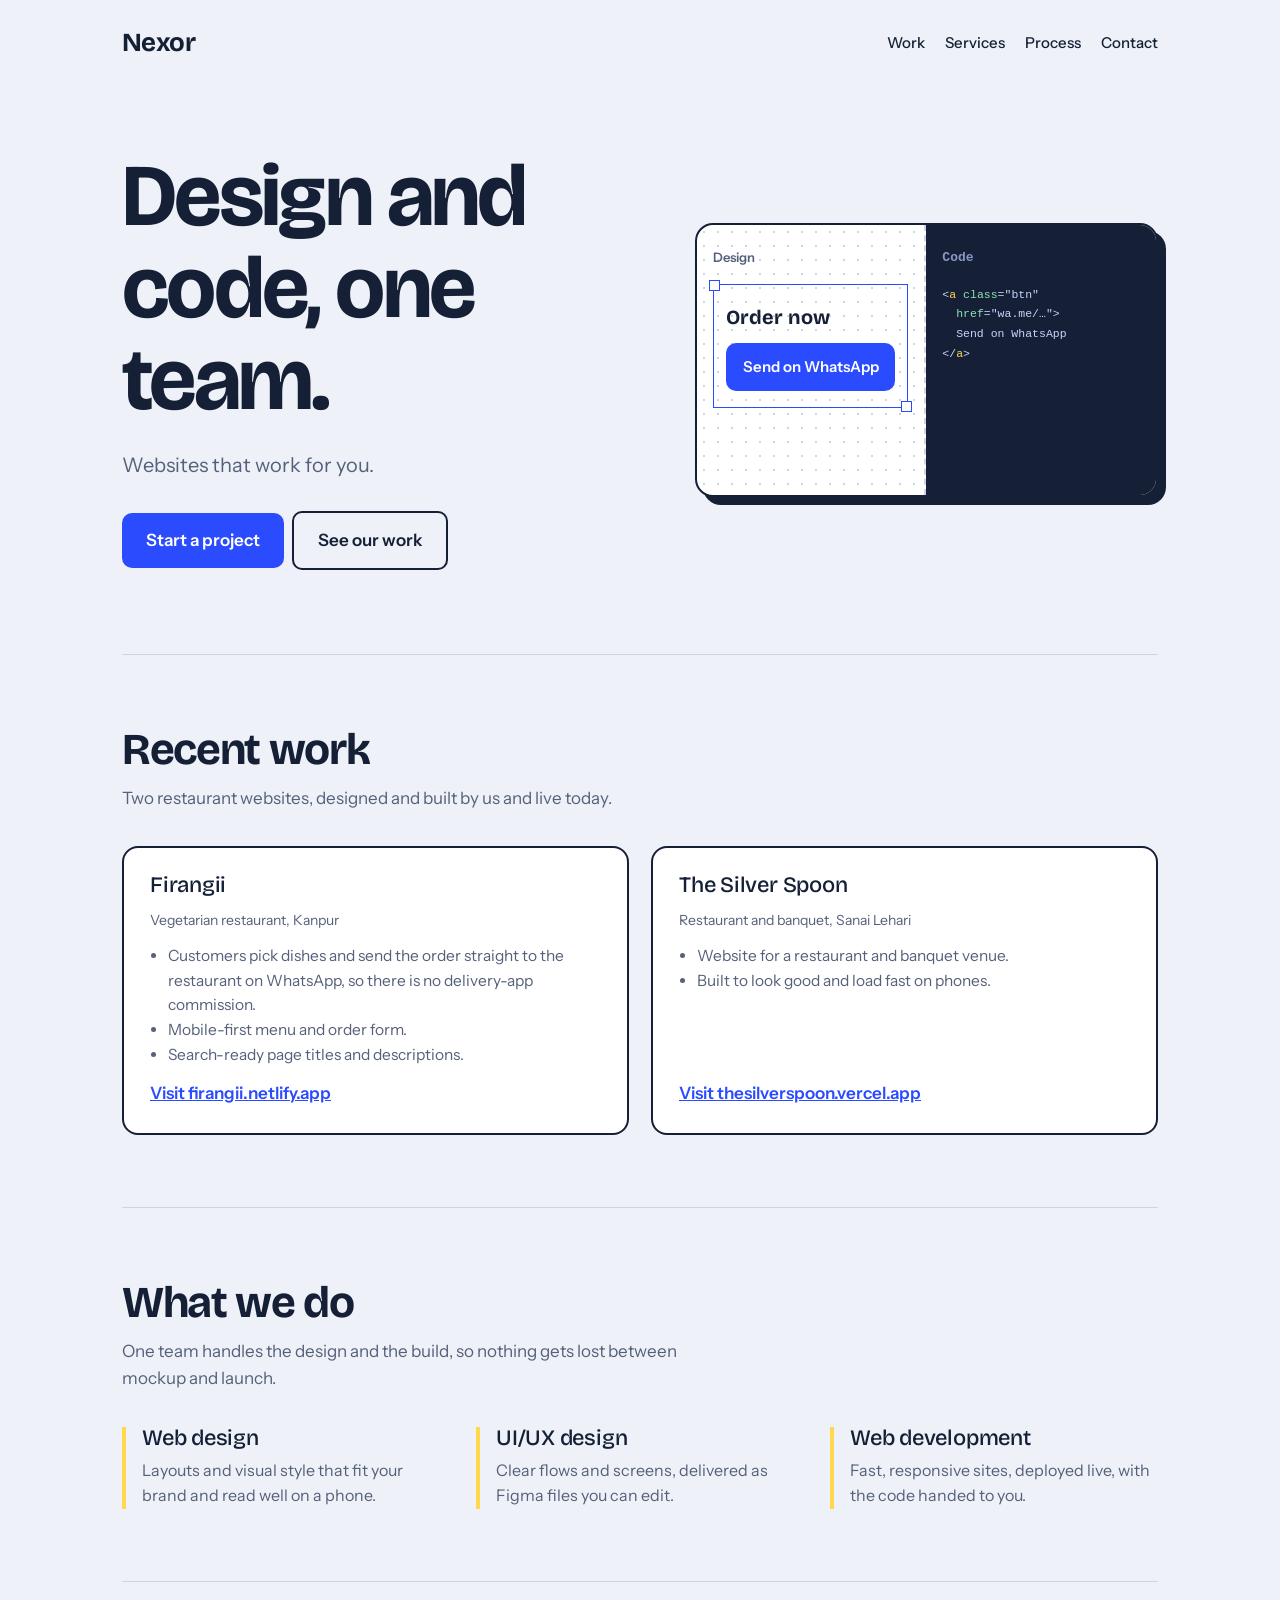
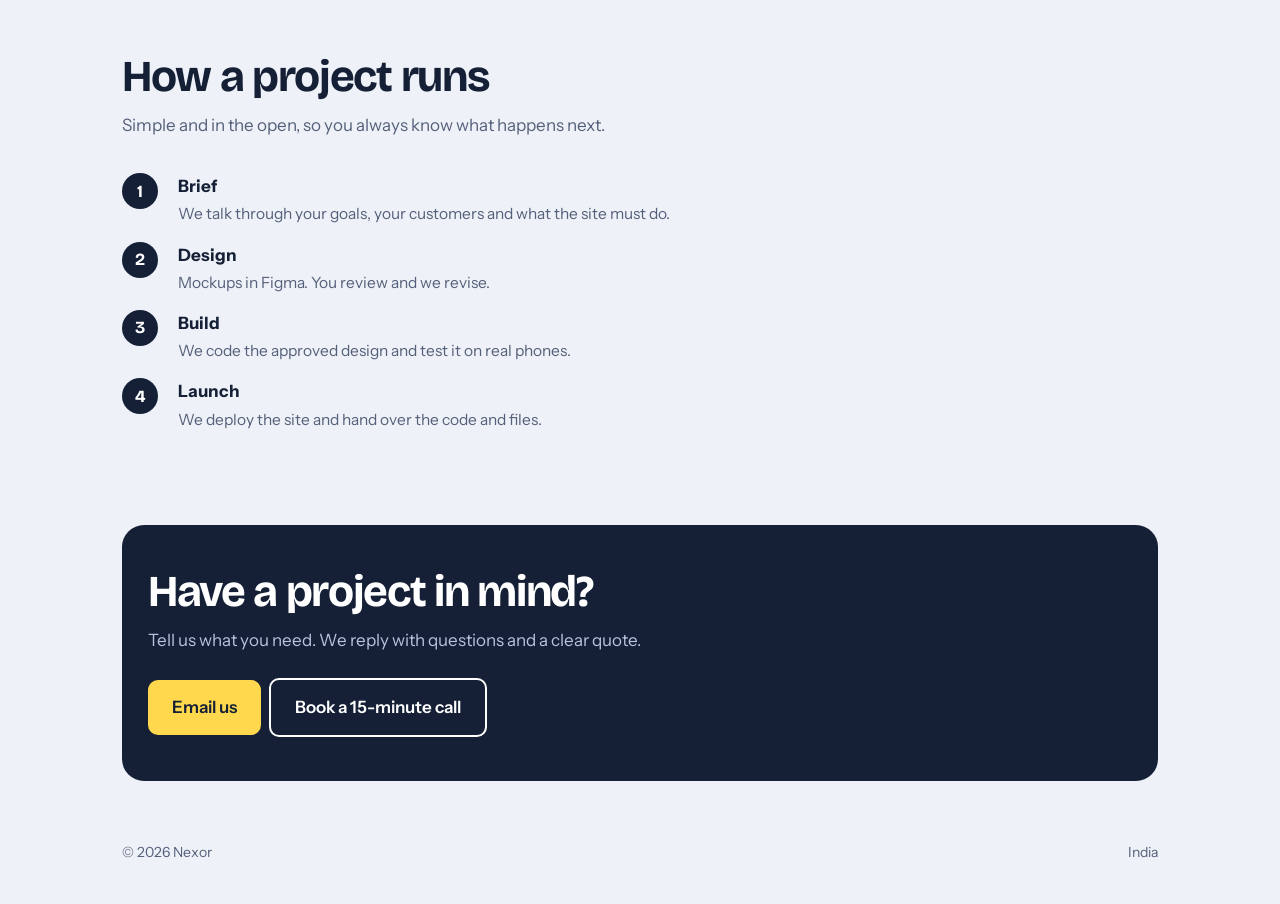
==== index.html @ 02c27e09 "Nexor site" ====
<!DOCTYPE html>
<html lang="en">
<head>
<meta charset="utf-8">
<meta name="viewport" content="width=device-width, initial-scale=1">
<title>Nexor | Design and code, one team</title>
<meta name="description" content="Nexor is a two-person web design and development studio. We take websites from Figma mockup to live deployed site.">
<meta property="og:title" content="Nexor | Design and code, one team">
<meta property="og:description" content="Websites that work for you.">
<link rel="preconnect" href="https://fonts.googleapis.com">
<link rel="preconnect" href="https://fonts.gstatic.com" crossorigin>
<link href="https://fonts.googleapis.com/css2?family=Bricolage+Grotesque:opsz,wght@12..96,500;12..96,700&family=Instrument+Sans:wght@400;500;600&display=swap" rel="stylesheet">
<style>
:root{
  --paper:#EEF1F7; --ink:#152036; --muted:#55607A; --line:#CDD4E4;
  --blue:#2B4BFF; --sun:#FFD84D; --card:#FFFFFF;
  --display:'Bricolage Grotesque','Trebuchet MS',system-ui,sans-serif;
  --body:'Instrument Sans',system-ui,-apple-system,'Segoe UI',sans-serif;
}
*{box-sizing:border-box;margin:0}
html{scroll-behavior:smooth}
body{font-family:var(--body);background:var(--paper);color:var(--ink);line-height:1.6;font-size:17px}
a{color:inherit}
:focus-visible{outline:3px solid var(--blue);outline-offset:3px}
.wrap{max-width:1080px;margin:0 auto;padding:0 22px}
header{display:flex;justify-content:space-between;align-items:center;padding:22px 0}
.logo{font-family:var(--display);font-weight:700;font-size:26px;text-decoration:none;letter-spacing:-.02em}
nav a{margin-left:20px;text-decoration:none;font-weight:500;font-size:15px}
nav a:hover{color:var(--blue)}
h1,h2,h3{font-family:var(--display);line-height:1.05;letter-spacing:-.03em}
h1{font-size:clamp(44px,9vw,88px);font-weight:700}
h2{font-size:clamp(30px,5vw,44px);font-weight:700;margin-bottom:12px}
h3{font-size:22px;font-weight:500;letter-spacing:-.01em}

/* Hero */
.hero{display:grid;gap:40px;padding:36px 0 84px;align-items:center}
@media(min-width:860px){.hero{grid-template-columns:1.15fr 1fr;padding-top:64px}}
.hero p.sub{font-size:20px;color:var(--muted);margin:22px 0 30px;max-width:30ch}
.btn{display:inline-block;background:var(--blue);color:#fff;padding:14px 24px;border-radius:10px;text-decoration:none;font-weight:600}
.btn:hover{background:#1F38D6}
.btn.ghost{background:transparent;color:var(--ink);border:2px solid var(--ink);margin-left:8px}
.btn.ghost:hover{background:var(--ink);color:#fff}

/* The one memorable thing: same button, shown as design and as code */
.split{display:grid;grid-template-columns:1fr 1fr;border-radius:18px;overflow:hidden;border:2px solid var(--ink);background:var(--card);box-shadow:8px 8px 0 var(--ink);animation:rise .8s ease both}
@keyframes rise{from{opacity:0;transform:translateY(18px)}to{opacity:1;transform:none}}
.split>div{padding:22px 16px;min-height:270px;position:relative}
.split .tag{font-size:13px;font-weight:600;color:var(--muted);margin-bottom:16px;display:block}
.design{border-right:2px dashed var(--line);background-image:radial-gradient(var(--line) 1px,transparent 1px);background-size:14px 14px}
.frame{position:relative;border:1.5px solid var(--blue);padding:16px 12px;margin-top:6px}
.frame::before,.frame::after{content:"";position:absolute;width:9px;height:9px;background:#fff;border:1.5px solid var(--blue)}
.frame::before{top:-5px;left:-5px}.frame::after{bottom:-5px;right:-5px}
.mock{background:var(--blue);color:#fff;border-radius:10px;padding:12px;text-align:center;font-weight:600;font-size:15px}
.mock-title{font-family:var(--display);font-size:20px;margin-bottom:10px;font-weight:700}
.code{background:var(--ink);color:#C9D4FF;font-family:ui-monospace,Menlo,Consolas,monospace;font-size:11.5px;line-height:1.7}
.code .tag{color:#8A97C4}
.code b{color:var(--sun);font-weight:500}
.code i{color:#8FE3B4;font-style:normal}

/* Sections */
section{padding:72px 0;border-top:1px solid var(--line)}
.lede{color:var(--muted);max-width:52ch;margin-bottom:34px}
.work{display:grid;gap:22px}
@media(min-width:760px){.work{grid-template-columns:1fr 1fr}}
.proj{background:var(--card);border:2px solid var(--ink);border-radius:16px;padding:26px;display:flex;flex-direction:column;gap:12px}
.proj .place{font-size:14px;color:var(--muted)}
.proj ul{padding-left:18px;color:var(--muted);font-size:15.5px}
.proj a.view{margin-top:auto;font-weight:600;color:var(--blue)}
.services{display:grid;gap:26px}
@media(min-width:760px){.services{grid-template-columns:repeat(3,1fr)}}
.services p{color:var(--muted);font-size:16px;margin-top:8px}
.services div{border-left:4px solid var(--sun);padding-left:16px}
ol.steps{list-style:none;padding:0;display:grid;gap:14px;counter-reset:s}
ol.steps li{counter-increment:s;display:grid;grid-template-columns:44px 1fr;gap:12px;align-items:start}
ol.steps li::before{content:counter(s);font-family:var(--display);font-weight:700;background:var(--ink);color:#fff;width:36px;height:36px;border-radius:50%;display:grid;place-items:center}
ol.steps strong{display:block}
ol.steps span{color:var(--muted);font-size:15.5px}
.contact{background:var(--ink);color:#fff;border-radius:22px;padding:44px 26px;margin:20px 0 60px;border:0}
.contact h2{color:#fff}.contact p{color:#B9C3DE;margin-bottom:24px;max-width:46ch}
.contact .btn{background:var(--sun);color:var(--ink)}
.contact .btn.ghost{background:transparent;color:#fff;border-color:#fff}
.contact .btn.ghost:hover{background:#fff;color:var(--ink)}
footer{padding:0 0 40px;color:var(--muted);font-size:14px;display:flex;justify-content:space-between;flex-wrap:wrap;gap:8px}
@media(prefers-reduced-motion:reduce){*{animation:none!important;scroll-behavior:auto!important}}
</style>
</head>
<body>
<div class="wrap">
  <header>
    <a class="logo" href="#">Nexor</a>
    <nav><a href="#work">Work</a><a href="#services">Services</a><a href="#process">Process</a><a href="#contact">Contact</a></nav>
  </header>

  <main>
    <div class="hero">
      <div>
        <h1>Design and code, one team.</h1>
        <p class="sub">Websites that work for you.</p>
        <a class="btn" href="#contact">Start a project</a><a class="btn ghost" href="#work">See our work</a>
      </div>
      <div class="split" aria-label="The same button shown as a design and as code">
        <div class="design">
          <span class="tag">Design</span>
          <div class="frame">
            <div class="mock-title">Order now</div>
            <div class="mock">Send on WhatsApp</div>
          </div>
        </div>
        <div class="code">
          <span class="tag">Code</span>
&lt;<b>a</b> <i>class</i>="btn"<br>
&nbsp;&nbsp;<i>href</i>="wa.me/…"&gt;<br>
&nbsp;&nbsp;Send on WhatsApp<br>
&lt;/<b>a</b>&gt;
        </div>
      </div>
    </div>

    <section id="work">
      <h2>Recent work</h2>
      <p class="lede">Two restaurant websites, designed and built by us and live today.</p>
      <div class="work">
        <article class="proj">
          <h3>Firangii</h3>
          <span class="place">Vegetarian restaurant, Kanpur</span>
          <ul>
            <li>Customers pick dishes and send the order straight to the restaurant on WhatsApp, so there is no delivery-app commission.</li>
            <li>Mobile-first menu and order form.</li>
            <li>Search-ready page titles and descriptions.</li>
          </ul>
          <a class="view" href="https://firangii.netlify.app" target="_blank" rel="noopener">Visit firangii.netlify.app</a>
        </article>
        <article class="proj">
          <h3>The Silver Spoon</h3>
          <span class="place">Restaurant and banquet, Sanai Lehari</span>
          <ul>
            <li>Website for a restaurant and banquet venue.</li>
            <li>Built to look good and load fast on phones.</li>
            <!-- ADD 1-2 REAL DETAILS about what you built here -->
          </ul>
          <a class="view" href="https://thesilverspoon.vercel.app" target="_blank" rel="noopener">Visit thesilverspoon.vercel.app</a>
        </article>
      </div>
    </section>

    <section id="services">
      <h2>What we do</h2>
      <p class="lede">One team handles the design and the build, so nothing gets lost between mockup and launch.</p>
      <div class="services">
        <div><h3>Web design</h3><p>Layouts and visual style that fit your brand and read well on a phone.</p></div>
        <div><h3>UI/UX design</h3><p>Clear flows and screens, delivered as Figma files you can edit.</p></div>
        <div><h3>Web development</h3><p>Fast, responsive sites, deployed live, with the code handed to you.</p></div>
      </div>
    </section>

    <section id="process">
      <h2>How a project runs</h2>
      <p class="lede">Simple and in the open, so you always know what happens next.</p>
      <ol class="steps">
        <li><div><strong>Brief</strong><span>We talk through your goals, your customers and what the site must do.</span></div></li>
        <li><div><strong>Design</strong><span>Mockups in Figma. You review and we revise.</span></div></li>
        <li><div><strong>Build</strong><span>We code the approved design and test it on real phones.</span></div></li>
        <li><div><strong>Launch</strong><span>We deploy the site and hand over the code and files.</span></div></li>
      </ol>
    </section>

    <section class="contact wrap" id="contact" style="max-width:none">
      <h2>Have a project in mind?</h2>
      <p>Tell us what you need. We reply with questions and a clear quote.</p>
      <a class="btn" href="mailto:nexordevstudio@gmail.com">Email us</a><a class="btn ghost" href="https://cal.id/nexor" target="_blank" rel="noopener">Book a 15-minute call</a>
    </section>
  </main>

  <footer><span>© 2026 Nexor</span><span>India</span></footer>
</div>
</body>
</html>
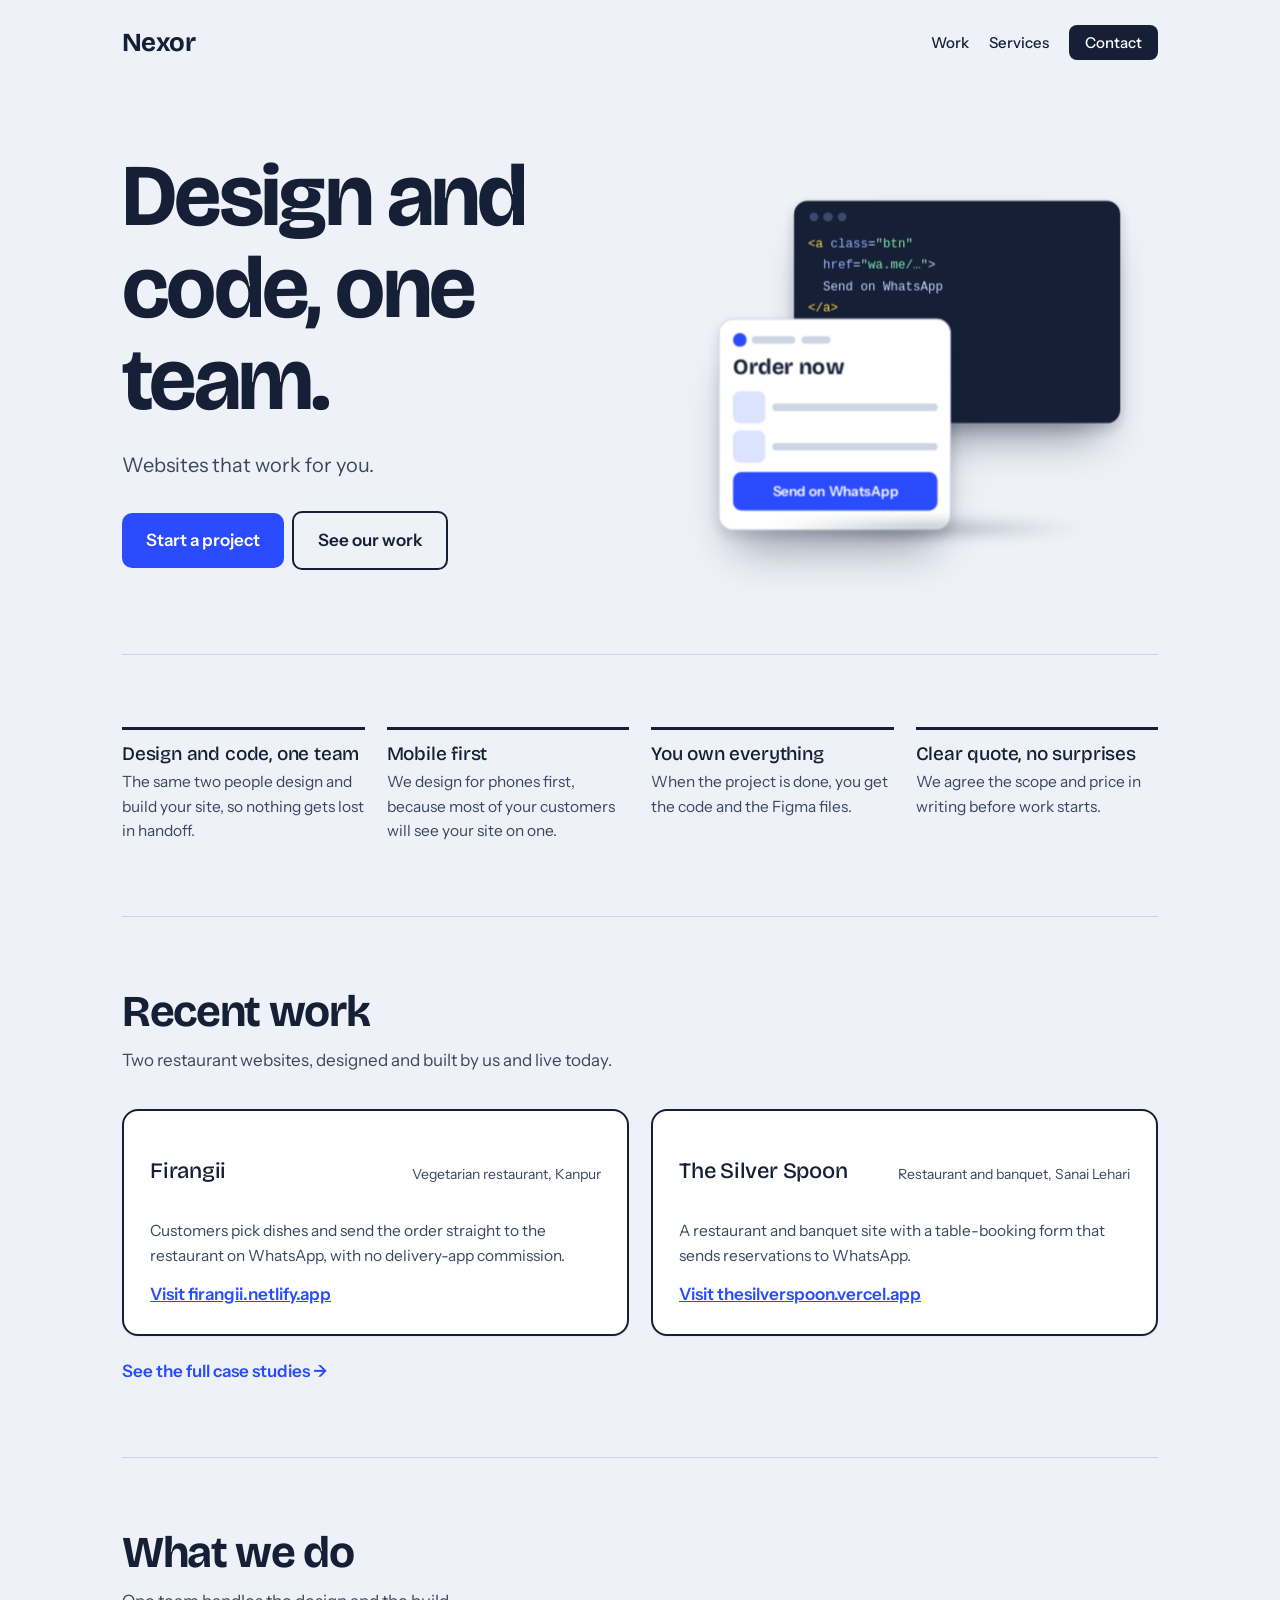
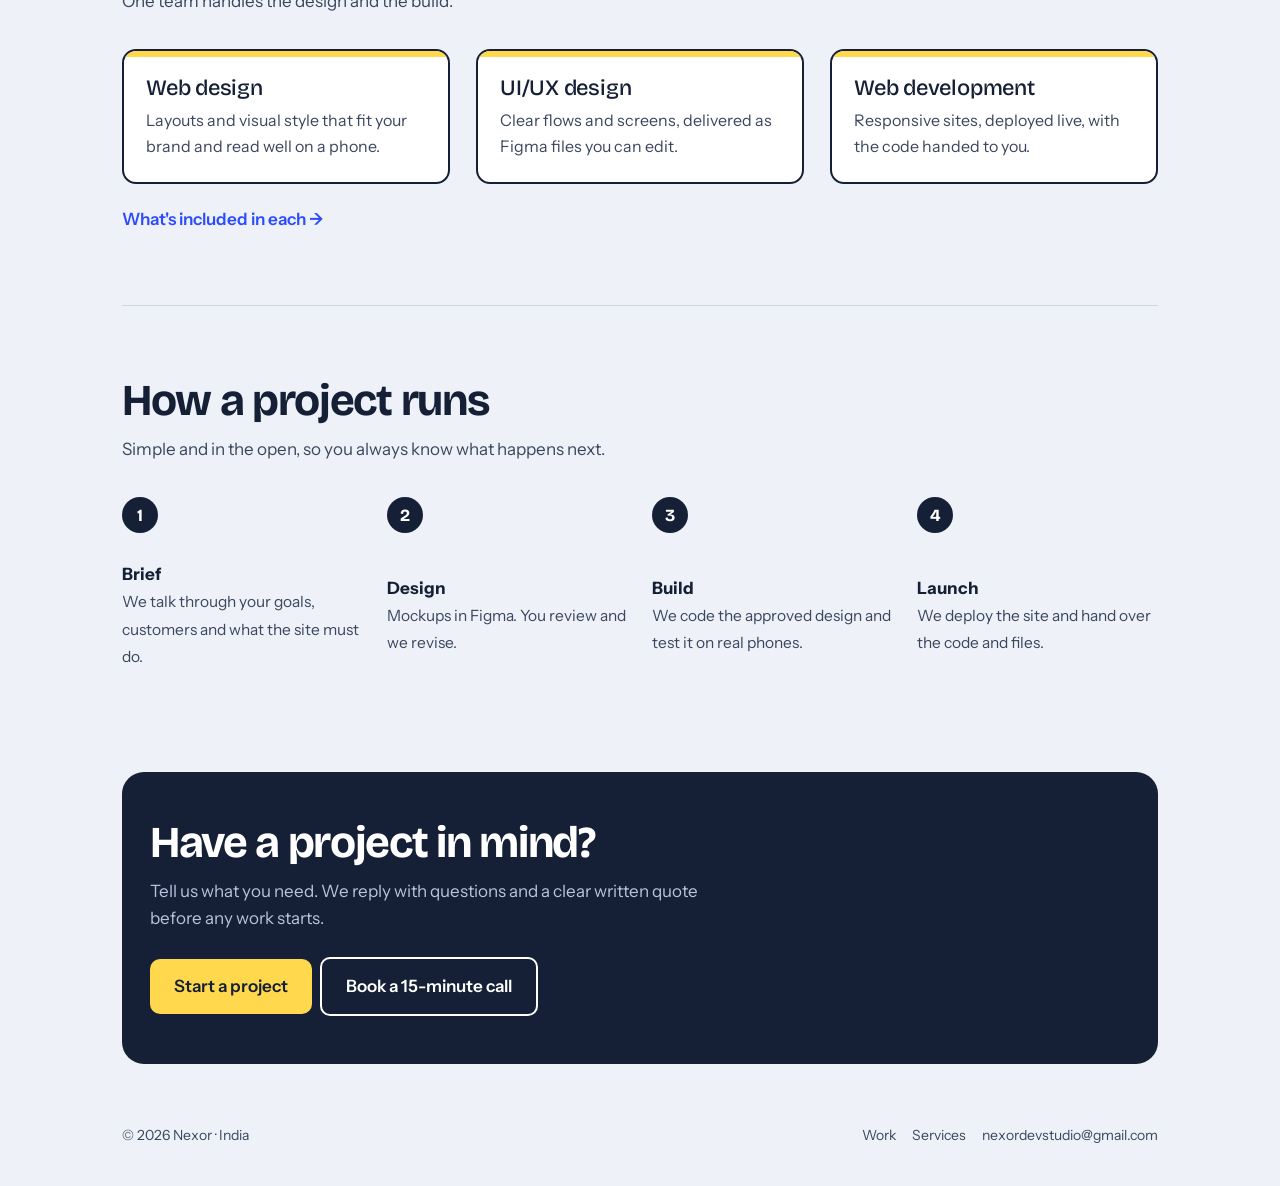
==== commit 64acfde0: "Multi-page site" ====
--- a/index.html
+++ b/index.html
@@ -10,168 +10,65 @@
 <link rel="preconnect" href="https://fonts.googleapis.com">
 <link rel="preconnect" href="https://fonts.gstatic.com" crossorigin>
 <link href="https://fonts.googleapis.com/css2?family=Bricolage+Grotesque:opsz,wght@12..96,500;12..96,700&family=Instrument+Sans:wght@400;500;600&display=swap" rel="stylesheet">
-<style>
-:root{
-  --paper:#EEF1F7; --ink:#152036; --muted:#55607A; --line:#CDD4E4;
-  --blue:#2B4BFF; --sun:#FFD84D; --card:#FFFFFF;
-  --display:'Bricolage Grotesque','Trebuchet MS',system-ui,sans-serif;
-  --body:'Instrument Sans',system-ui,-apple-system,'Segoe UI',sans-serif;
-}
-*{box-sizing:border-box;margin:0}
-html{scroll-behavior:smooth}
-body{font-family:var(--body);background:var(--paper);color:var(--ink);line-height:1.6;font-size:17px}
-a{color:inherit}
-:focus-visible{outline:3px solid var(--blue);outline-offset:3px}
-.wrap{max-width:1080px;margin:0 auto;padding:0 22px}
-header{display:flex;justify-content:space-between;align-items:center;padding:22px 0}
-.logo{font-family:var(--display);font-weight:700;font-size:26px;text-decoration:none;letter-spacing:-.02em}
-nav a{margin-left:20px;text-decoration:none;font-weight:500;font-size:15px}
-nav a:hover{color:var(--blue)}
-h1,h2,h3{font-family:var(--display);line-height:1.05;letter-spacing:-.03em}
-h1{font-size:clamp(44px,9vw,88px);font-weight:700}
-h2{font-size:clamp(30px,5vw,44px);font-weight:700;margin-bottom:12px}
-h3{font-size:22px;font-weight:500;letter-spacing:-.01em}
-
-/* Hero */
-.hero{display:grid;gap:40px;padding:36px 0 84px;align-items:center}
-@media(min-width:860px){.hero{grid-template-columns:1.15fr 1fr;padding-top:64px}}
-.hero p.sub{font-size:20px;color:var(--muted);margin:22px 0 30px;max-width:30ch}
-.btn{display:inline-block;background:var(--blue);color:#fff;padding:14px 24px;border-radius:10px;text-decoration:none;font-weight:600}
-.btn:hover{background:#1F38D6}
-.btn.ghost{background:transparent;color:var(--ink);border:2px solid var(--ink);margin-left:8px}
-.btn.ghost:hover{background:var(--ink);color:#fff}
-
-/* The one memorable thing: same button, shown as design and as code */
-.split{display:grid;grid-template-columns:1fr 1fr;border-radius:18px;overflow:hidden;border:2px solid var(--ink);background:var(--card);box-shadow:8px 8px 0 var(--ink);animation:rise .8s ease both}
-@keyframes rise{from{opacity:0;transform:translateY(18px)}to{opacity:1;transform:none}}
-.split>div{padding:22px 16px;min-height:270px;position:relative}
-.split .tag{font-size:13px;font-weight:600;color:var(--muted);margin-bottom:16px;display:block}
-.design{border-right:2px dashed var(--line);background-image:radial-gradient(var(--line) 1px,transparent 1px);background-size:14px 14px}
-.frame{position:relative;border:1.5px solid var(--blue);padding:16px 12px;margin-top:6px}
-.frame::before,.frame::after{content:"";position:absolute;width:9px;height:9px;background:#fff;border:1.5px solid var(--blue)}
-.frame::before{top:-5px;left:-5px}.frame::after{bottom:-5px;right:-5px}
-.mock{background:var(--blue);color:#fff;border-radius:10px;padding:12px;text-align:center;font-weight:600;font-size:15px}
-.mock-title{font-family:var(--display);font-size:20px;margin-bottom:10px;font-weight:700}
-.code{background:var(--ink);color:#C9D4FF;font-family:ui-monospace,Menlo,Consolas,monospace;font-size:11.5px;line-height:1.7}
-.code .tag{color:#8A97C4}
-.code b{color:var(--sun);font-weight:500}
-.code i{color:#8FE3B4;font-style:normal}
-
-/* Sections */
-section{padding:72px 0;border-top:1px solid var(--line)}
-.lede{color:var(--muted);max-width:52ch;margin-bottom:34px}
-.work{display:grid;gap:22px}
-@media(min-width:760px){.work{grid-template-columns:1fr 1fr}}
-.proj{background:var(--card);border:2px solid var(--ink);border-radius:16px;padding:26px;display:flex;flex-direction:column;gap:12px}
-.proj .place{font-size:14px;color:var(--muted)}
-.proj ul{padding-left:18px;color:var(--muted);font-size:15.5px}
-.proj a.view{margin-top:auto;font-weight:600;color:var(--blue)}
-.services{display:grid;gap:26px}
-@media(min-width:760px){.services{grid-template-columns:repeat(3,1fr)}}
-.services p{color:var(--muted);font-size:16px;margin-top:8px}
-.services div{border-left:4px solid var(--sun);padding-left:16px}
-ol.steps{list-style:none;padding:0;display:grid;gap:14px;counter-reset:s}
-ol.steps li{counter-increment:s;display:grid;grid-template-columns:44px 1fr;gap:12px;align-items:start}
-ol.steps li::before{content:counter(s);font-family:var(--display);font-weight:700;background:var(--ink);color:#fff;width:36px;height:36px;border-radius:50%;display:grid;place-items:center}
-ol.steps strong{display:block}
-ol.steps span{color:var(--muted);font-size:15.5px}
-.contact{background:var(--ink);color:#fff;border-radius:22px;padding:44px 26px;margin:20px 0 60px;border:0}
-.contact h2{color:#fff}.contact p{color:#B9C3DE;margin-bottom:24px;max-width:46ch}
-.contact .btn{background:var(--sun);color:var(--ink)}
-.contact .btn.ghost{background:transparent;color:#fff;border-color:#fff}
-.contact .btn.ghost:hover{background:#fff;color:var(--ink)}
-footer{padding:0 0 40px;color:var(--muted);font-size:14px;display:flex;justify-content:space-between;flex-wrap:wrap;gap:8px}
-@media(prefers-reduced-motion:reduce){*{animation:none!important;scroll-behavior:auto!important}}
-</style>
+<link rel="stylesheet" href="styles.css">
 </head>
 <body>
 <div class="wrap">
-  <header>
-    <a class="logo" href="#">Nexor</a>
-    <nav><a href="#work">Work</a><a href="#services">Services</a><a href="#process">Process</a><a href="#contact">Contact</a></nav>
-  </header>
-
+  <header><a class="logo" href="index.html">Nexor</a><nav><a href="work.html">Work</a><a href="services.html">Services</a><a href="contact.html" class="pill">Contact</a></nav></header>
   <main>
-    <div class="hero">
+<div class="hero">
       <div>
         <h1>Design and code, one team.</h1>
         <p class="sub">Websites that work for you.</p>
-        <a class="btn" href="#contact">Start a project</a><a class="btn ghost" href="#work">See our work</a>
+        <a class="btn" id="cta" href="contact.html">Start a project</a><a class="btn ghost" href="work.html">See our work</a>
       </div>
-      <div class="split" aria-label="The same button shown as a design and as code">
-        <div class="design">
-          <span class="tag">Design</span>
-          <div class="frame">
-            <div class="mock-title">Order now</div>
-            <div class="mock">Send on WhatsApp</div>
+      <div id="stage" class="stage" aria-hidden="true">
+        <div class="float">
+          <div class="rig">
+            <div class="layer code">
+              <div class="c-bar"><i></i><i></i><i></i></div>
+<pre><span class="k">&lt;a</span> <span class="a">class</span>=<span class="v">"btn"</span>
+  <span class="a">href</span>=<span class="v">"wa.me/…"</span>&gt;
+  Send on WhatsApp
+<span class="k">&lt;/a&gt;</span></pre>
+            </div>
+            <div class="layer design">
+              <div class="d-top"><i></i><b></b><b class="s"></b></div>
+              <div class="d-title">Order now</div>
+              <div class="d-row"><u></u><s></s></div>
+              <div class="d-row"><u></u><s></s></div>
+              <div class="d-btn">Send on WhatsApp</div>
+            </div>
           </div>
-        </div>
-        <div class="code">
-          <span class="tag">Code</span>
-&lt;<b>a</b> <i>class</i>="btn"<br>
-&nbsp;&nbsp;<i>href</i>="wa.me/…"&gt;<br>
-&nbsp;&nbsp;Send on WhatsApp<br>
-&lt;/<b>a</b>&gt;
+          <div class="ground"></div>
         </div>
       </div>
     </div>
-
-    <section id="work">
-      <h2>Recent work</h2>
-      <p class="lede">Two restaurant websites, designed and built by us and live today.</p>
+    <section><div class="points">
+      <div><h3>Design and code, one team</h3><p>The same two people design and build your site, so nothing gets lost in handoff.</p></div>
+      <div><h3>Mobile first</h3><p>We design for phones first, because most of your customers will see your site on one.</p></div>
+      <div><h3>You own everything</h3><p>When the project is done, you get the code and the Figma files.</p></div>
+      <div><h3>Clear quote, no surprises</h3><p>We agree the scope and price in writing before work starts.</p></div>
+    </div></section>
+    <section><h2>Recent work</h2><p class="lede">Two restaurant websites, designed and built by us and live today.</p>
       <div class="work">
-        <article class="proj">
-          <h3>Firangii</h3>
-          <span class="place">Vegetarian restaurant, Kanpur</span>
-          <ul>
-            <li>Customers pick dishes and send the order straight to the restaurant on WhatsApp, so there is no delivery-app commission.</li>
-            <li>Mobile-first menu and order form.</li>
-            <li>Search-ready page titles and descriptions.</li>
-          </ul>
-          <a class="view" href="https://firangii.netlify.app" target="_blank" rel="noopener">Visit firangii.netlify.app</a>
-        </article>
-        <article class="proj">
-          <h3>The Silver Spoon</h3>
-          <span class="place">Restaurant and banquet, Sanai Lehari</span>
-          <ul>
-            <li>Website for a restaurant and banquet venue.</li>
-            <li>Built to look good and load fast on phones.</li>
-            <!-- ADD 1-2 REAL DETAILS about what you built here -->
-          </ul>
-          <a class="view" href="https://thesilverspoon.vercel.app" target="_blank" rel="noopener">Visit thesilverspoon.vercel.app</a>
-        </article>
+        <article class="proj"><header class="proj-header"><h3>Firangii</h3><p class="place">Vegetarian restaurant, Kanpur</p></header>
+          <p>Customers pick dishes and send the order straight to the restaurant on WhatsApp, with no delivery-app commission.</p>
+          <a class="view" href="https://firangii.netlify.app" target="_blank" rel="noopener">Visit firangii.netlify.app</a></article>
+        <article class="proj"><header class="proj-header"><h3>The Silver Spoon</h3><p class="place">Restaurant and banquet, Sanai Lehari</p></header>
+          <p>A restaurant and banquet site with a table-booking form that sends reservations to WhatsApp.</p>
+          <a class="view" href="https://thesilverspoon.vercel.app" target="_blank" rel="noopener">Visit thesilverspoon.vercel.app</a></article>
       </div>
-    </section>
-
-    <section id="services">
-      <h2>What we do</h2>
-      <p class="lede">One team handles the design and the build, so nothing gets lost between mockup and launch.</p>
-      <div class="services">
-        <div><h3>Web design</h3><p>Layouts and visual style that fit your brand and read well on a phone.</p></div>
-        <div><h3>UI/UX design</h3><p>Clear flows and screens, delivered as Figma files you can edit.</p></div>
-        <div><h3>Web development</h3><p>Fast, responsive sites, deployed live, with the code handed to you.</p></div>
-      </div>
-    </section>
-
-    <section id="process">
-      <h2>How a project runs</h2>
-      <p class="lede">Simple and in the open, so you always know what happens next.</p>
-      <ol class="steps">
-        <li><div><strong>Brief</strong><span>We talk through your goals, your customers and what the site must do.</span></div></li>
-        <li><div><strong>Design</strong><span>Mockups in Figma. You review and we revise.</span></div></li>
-        <li><div><strong>Build</strong><span>We code the approved design and test it on real phones.</span></div></li>
-        <li><div><strong>Launch</strong><span>We deploy the site and hand over the code and files.</span></div></li>
-      </ol>
-    </section>
-
-    <section class="contact wrap" id="contact" style="max-width:none">
-      <h2>Have a project in mind?</h2>
-      <p>Tell us what you need. We reply with questions and a clear quote.</p>
-      <a class="btn" href="mailto:nexordevstudio@gmail.com">Email us</a><a class="btn ghost" href="https://cal.id/nexor" target="_blank" rel="noopener">Book a 15-minute call</a>
-    </section>
+      <p style="margin-top:22px"><a class="more" href="work.html">See the full case studies →</a></p></section>
+    <section><h2>What we do</h2><p class="lede">One team handles the design and the build.</p>
+      <div class="services"><div><h3>Web design</h3><p>Layouts and visual style that fit your brand and read well on a phone.</p></div><div><h3>UI/UX design</h3><p>Clear flows and screens, delivered as Figma files you can edit.</p></div><div><h3>Web development</h3><p>Responsive sites, deployed live, with the code handed to you.</p></div></div>
+      <p style="margin-top:22px"><a class="more" href="services.html">What's included in each →</a></p></section>
+    <section><h2>How a project runs</h2><p class="lede">Simple and in the open, so you always know what happens next.</p>
+      <ol class="steps row"><li><div><strong>Brief</strong><span>We talk through your goals, customers and what the site must do.</span></div></li><li><div><strong>Design</strong><span>Mockups in Figma. You review and we revise.</span></div></li><li><div><strong>Build</strong><span>We code the approved design and test it on real phones.</span></div></li><li><div><strong>Launch</strong><span>We deploy the site and hand over the code and files.</span></div></li></ol></section>
+    <section class="band"><h2>Have a project in mind?</h2><p>Tell us what you need. We reply with questions and a clear written quote before any work starts.</p><a class="btn" href="contact.html">Start a project</a><a class="btn ghost" href="https://cal.id/nexor" target="_blank" rel="noopener">Book a 15-minute call</a></section>
   </main>
-
-  <footer><span>© 2026 Nexor</span><span>India</span></footer>
+  <footer><span>© 2026 Nexor · India</span><span><a href="work.html">Work</a><a href="services.html">Services</a><a href="mailto:nexordevstudio@gmail.com">nexordevstudio@gmail.com</a></span></footer>
 </div>
+<script src="app.js"></script>
 </body>
 </html>
--- a/styles.css
+++ b/styles.css
@@ -0,0 +1,150 @@
+
+:root{
+  --paper:#EEF1F7; --ink:#152036; --muted:#3B475F; --line:#CDD4E4;
+  --blue:#2B4BFF; --sun:#FFD84D; --card:#FFFFFF;
+  --display:'Bricolage Grotesque','Trebuchet MS',system-ui,sans-serif;
+  --body:'Instrument Sans',system-ui,-apple-system,'Segoe UI',sans-serif;
+}
+*{box-sizing:border-box;margin:0}
+html{scroll-behavior:smooth}
+body{font-family:var(--body);background:var(--paper);color:var(--ink);line-height:1.6;font-size:17px}
+a{color:inherit}
+:focus-visible{outline:3px solid var(--blue);outline-offset:3px}
+.wrap{max-width:1080px;margin:0 auto;padding:0 22px}
+header{display:flex;justify-content:space-between;align-items:center;padding:22px 0}
+.logo{font-family:var(--display);font-weight:700;font-size:26px;text-decoration:none;letter-spacing:-.02em}
+nav a{margin-left:20px;text-decoration:none;font-weight:500;font-size:15px}
+nav a:hover{color:var(--blue)}
+h1,h2,h3{font-family:var(--display);line-height:1.05;letter-spacing:-.03em}
+h1{font-size:clamp(44px,9vw,88px);font-weight:700}
+h2{font-size:clamp(30px,5vw,44px);font-weight:700;margin-bottom:12px}
+h3{font-size:22px;font-weight:500;letter-spacing:-.01em}
+
+/* Hero */
+.hero{display:grid;gap:40px;padding:36px 0 84px;align-items:center}
+@media(min-width:860px){.hero{grid-template-columns:1.15fr 1fr;padding-top:64px}}
+.hero p.sub{font-size:20px;color:var(--muted);margin:22px 0 30px;max-width:30ch}
+.btn{display:inline-block;background:var(--blue);color:#fff;padding:14px 24px;border-radius:10px;text-decoration:none;font-weight:600}
+.btn:hover{background:#1F38D6}
+.btn.ghost{background:transparent;color:var(--ink);border:2px solid var(--ink);margin-left:8px}
+.btn.ghost:hover{background:var(--ink);color:#fff}
+
+/* Sections */
+section{padding:72px 0;border-top:1px solid var(--line)}
+.lede{color:var(--muted);max-width:52ch;margin-bottom:34px}
+.work{display:grid;gap:22px}
+@media(min-width:760px){.work{grid-template-columns:1fr 1fr}}
+.proj{background:var(--card);border:2px solid var(--ink);border-radius:16px;padding:26px;display:flex;flex-direction:column;gap:12px}
+.proj .place{font-size:14px;color:var(--muted);margin-top:4px}
+.proj ul{padding-left:18px;color:var(--muted);font-size:15.5px}
+.proj a.view{margin-top:auto;font-weight:600;color:var(--blue)}
+.services{display:grid;gap:26px}
+@media(min-width:760px){.services{grid-template-columns:repeat(3,1fr)}}
+.services p{color:var(--muted);font-size:16px;margin-top:8px}
+.services>div{position:relative;overflow:hidden;background:var(--card);border:2px solid var(--ink);border-radius:14px;padding:26px 22px 22px;transition:transform .3s cubic-bezier(.2,.8,.2,1),box-shadow .3s ease}
+.services>div::before{content:"";position:absolute;left:0;top:0;width:100%;height:6px;background:var(--sun)}
+ol.steps{list-style:none;padding:0;display:grid;gap:14px;counter-reset:s}
+ol.steps li{counter-increment:s;display:grid;grid-template-columns:36px 1fr;gap:18px;align-items:start}
+ol.steps li::before{content:counter(s);font-family:var(--display);font-weight:700;background:var(--ink);color:#fff;width:36px;height:36px;border-radius:50%;display:grid;place-items:center}
+ol.steps strong{display:block}
+ol.steps span{color:var(--muted);font-size:15.5px}
+.contact{background:var(--ink);color:#fff;border-radius:22px;padding:44px 26px;margin:20px 0 60px;border:0}
+.contact h2{color:#fff}.contact p{color:#B9C3DE;margin-bottom:24px;max-width:46ch}
+.contact .btn{background:var(--sun);color:var(--ink)}
+.contact .btn.ghost{background:transparent;color:#fff;border-color:#fff}
+.contact .btn.ghost:hover{background:#fff;color:var(--ink)}
+footer{padding:0 0 40px;color:var(--muted);font-size:14px;display:flex;justify-content:space-between;flex-wrap:wrap;gap:8px}
+@media(prefers-reduced-motion:reduce){*{animation:none!important;scroll-behavior:auto!important}}
+
+/* Hero visual: design + code layers, pure CSS 3D */
+.stage{position:relative;height:clamp(290px,62vw,400px);display:grid;place-items:center}
+.float{position:relative;width:min(100%,400px);perspective:1000px;animation:fl 7s ease-in-out infinite}
+@keyframes fl{50%{transform:translateY(-8px)}}
+.rig{position:relative;aspect-ratio:1/.82;font-size:clamp(11px,3.2vw,14px);transform-style:preserve-3d;transform:rotateX(var(--rx,0deg)) rotateY(var(--ry,0deg));transition:transform .3s ease-out}
+.layer{position:absolute;border-radius:1em;transition:transform .7s cubic-bezier(.2,.8,.2,1)}
+.code{right:0;top:0;width:84%;height:70%;background:var(--ink);color:#C9D4FF;transform:translateZ(-30px);box-shadow:0 2.2em 3em -1.4em rgba(21,32,54,.5),0 .4em 1em rgba(21,32,54,.2)}
+.c-bar{display:flex;gap:.4em;padding:.9em 1.1em}
+.c-bar i{width:.65em;height:.65em;border-radius:50%;background:#3B4A6B}
+.code pre{font:.92em/1.7 ui-monospace,Menlo,Consolas,monospace;padding:0 1.1em;white-space:pre}
+.code .k{color:#FFD84D}.code .a{color:#9DB2FF}.code .v{color:#8FE3B4}
+.design{left:0;bottom:0;width:56%;height:62%;background:#fff;border:1px solid var(--line);padding:.9em;transform:translateZ(36px);box-shadow:0 2.4em 3em -1.2em rgba(21,32,54,.4),0 .4em 1em rgba(21,32,54,.15)}
+.d-top{display:flex;align-items:center;gap:.4em;margin-bottom:.7em}
+.d-top i{width:.9em;height:.9em;border-radius:50%;background:var(--blue)}
+.d-top b{height:.5em;width:3em;border-radius:1em;background:var(--line)}.d-top b.s{width:2em}
+.d-title{font-family:var(--display);font-weight:700;font-size:1.5em;line-height:1;margin-bottom:.6em}
+.d-row{display:flex;gap:.5em;align-items:center;margin-bottom:.5em}
+.d-row u{width:2.2em;height:2.2em;border-radius:.5em;background:#DCE3FF;flex:none}
+.d-row s{height:.5em;flex:1;border-radius:1em;background:var(--line)}
+.d-btn{background:var(--blue);color:#fff;border-radius:.6em;text-align:center;font-weight:600;font-size:.95em;padding:.6em .3em;margin-top:.7em}
+.stage.merge .code{transform:translate3d(-.9em,.9em,-12px)}
+.stage.merge .design{transform:translate3d(.9em,-.6em,20px)}
+.ground{position:absolute;left:10%;right:10%;bottom:-5%;height:7%;background:radial-gradient(ellipse at center,rgba(21,32,54,.32),transparent 70%);filter:blur(6px);transform:translateX(var(--gx,0px));transition:transform .3s ease-out}
+html{-webkit-text-size-adjust:100%}
+a,button{-webkit-tap-highlight-color:transparent}
+@media(max-width:560px){
+ body{font-size:16px}
+ .wrap{padding:0 18px}
+ nav a{margin-left:14px;font-size:14px}
+ nav a.pill{padding:8px 14px}
+ .hero{padding:12px 0 40px;gap:8px}
+ .hero p.sub{font-size:18px;margin:16px 0 22px}
+ .btn{display:block;text-align:center;margin:0 0 12px}
+ .btn.ghost{margin-left:0}
+ section{padding:48px 0}
+ .proj{padding:20px}
+ .contact{padding:32px 20px;margin-bottom:40px}
+ footer{flex-direction:column}
+}
+@media(prefers-reduced-motion:reduce){.rig,.layer,.ground{transition:none}}
+
+.proj{box-shadow:0 1px 2px rgba(21,32,54,.06);transition:transform .25s cubic-bezier(.2,.8,.2,1),box-shadow .3s ease}
+@media(hover:hover) and (prefers-reduced-motion:no-preference){
+ .proj:hover{transform:perspective(900px) rotateX(var(--tx,0deg)) rotateY(var(--ty,0deg)) translateY(-4px);box-shadow:0 22px 34px -16px rgba(21,32,54,.4)}
+ .services>div:hover{transform:translateY(-4px);box-shadow:0 18px 28px -14px rgba(21,32,54,.35)}
+}
+
+nav a.pill{background:var(--ink);color:#fff;padding:8px 16px;border-radius:8px}
+nav a.pill:hover{background:var(--blue);color:#fff}
+nav a[aria-current]{color:var(--blue)}nav a.pill[aria-current]{color:#fff;background:var(--blue)}
+.phero{border-top:0;padding:40px 0 20px}
+.phero h1{font-size:clamp(36px,6.5vw,64px);max-width:18ch}
+.phero p{font-size:20px;color:var(--muted);max-width:50ch;margin-top:18px}
+.more{font-weight:600;color:var(--blue);text-decoration:none}.more:hover{text-decoration:underline}
+.points{display:grid;gap:22px}
+@media(min-width:760px){.points{grid-template-columns:repeat(4,1fr)}}
+.points h3{font-size:19px;margin-bottom:6px}.points p{color:var(--muted);font-size:15.5px}
+.points>div{padding-top:14px;border-top:3px solid var(--ink)}
+.steps.row{grid-template-columns:1fr}
+@media(min-width:860px){.steps.row{grid-template-columns:repeat(4,1fr);gap:24px}.steps.row li{grid-template-columns:1fr}.steps.row li::before{margin-bottom:10px}}
+.band{background:var(--ink);color:#fff;border-radius:22px;padding:48px 28px;margin:30px 0 60px;border-top:0}
+.band h2{color:#fff}.band p{color:#B9C3DE;margin-bottom:24px;max-width:50ch}
+.band .btn{background:var(--sun);color:var(--ink)}
+.band .btn.ghost{background:transparent;color:#fff;border-color:#fff}.band .btn.ghost:hover{background:#fff;color:var(--ink)}
+.cols{display:grid;gap:22px}@media(min-width:760px){.cols{grid-template-columns:1fr 1fr}}
+.cols h4{font-family:var(--display);font-size:17px;margin-bottom:6px}
+.proj p{color:var(--muted);font-size:15.5px}
+.stack{display:grid;gap:24px}
+.svc{display:grid;gap:18px;padding:34px 0;border-top:1px solid var(--line)}
+@media(min-width:860px){.svc{grid-template-columns:1fr 1.3fr;gap:48px}}
+.svc p{color:var(--muted)}
+.tick{list-style:none;padding:0;display:grid;gap:8px}
+.tick li{padding-left:28px;position:relative;font-size:16px}
+.tick li::before{content:"✓";position:absolute;left:0;color:var(--blue);font-weight:700}
+details{background:var(--card);border:2px solid var(--ink);border-radius:12px;padding:16px 18px;margin-bottom:12px}
+summary{font-weight:600;cursor:pointer}details p{color:var(--muted);margin-top:10px;font-size:16px}
+.contact-grid{display:grid;gap:30px;padding-bottom:30px}
+@media(min-width:900px){.contact-grid{grid-template-columns:1.25fr 1fr}}
+.form{display:grid;gap:16px;background:var(--card);border:2px solid var(--ink);border-radius:18px;padding:26px}
+@media(min-width:620px){.form{grid-template-columns:1fr 1fr}.form .full,.form .btn,.form .note{grid-column:1/-1}}
+.form label{display:grid;gap:6px;font-weight:600;font-size:15px}
+.form input,.form select,.form textarea{font:inherit;font-weight:400;padding:12px;border:2px solid var(--line);border-radius:10px;background:#fff;color:var(--ink);width:100%}
+.form input:focus,.form select:focus,.form textarea:focus{border-color:var(--blue);outline:none}
+.form .btn{border:0;cursor:pointer;font:inherit;font-weight:600}
+.note{font-size:14px;color:var(--muted)}
+.side{display:grid;gap:18px;align-content:start}
+.side .box{background:var(--card);border:2px solid var(--ink);border-radius:16px;padding:22px}
+.side .box.dark{background:var(--ink);color:#fff}.side .box.dark p{color:#B9C3DE}
+.side h3{margin-bottom:8px}.side p{color:var(--muted);font-size:16px}
+.side .btn{margin-top:14px}.side .box.dark .btn{background:var(--sun);color:var(--ink)}
+footer a{text-decoration:none;margin-left:16px}footer a:hover{color:var(--blue)}
+@media(max-width:560px){.band{padding:34px 20px}.phero p{font-size:18px}}
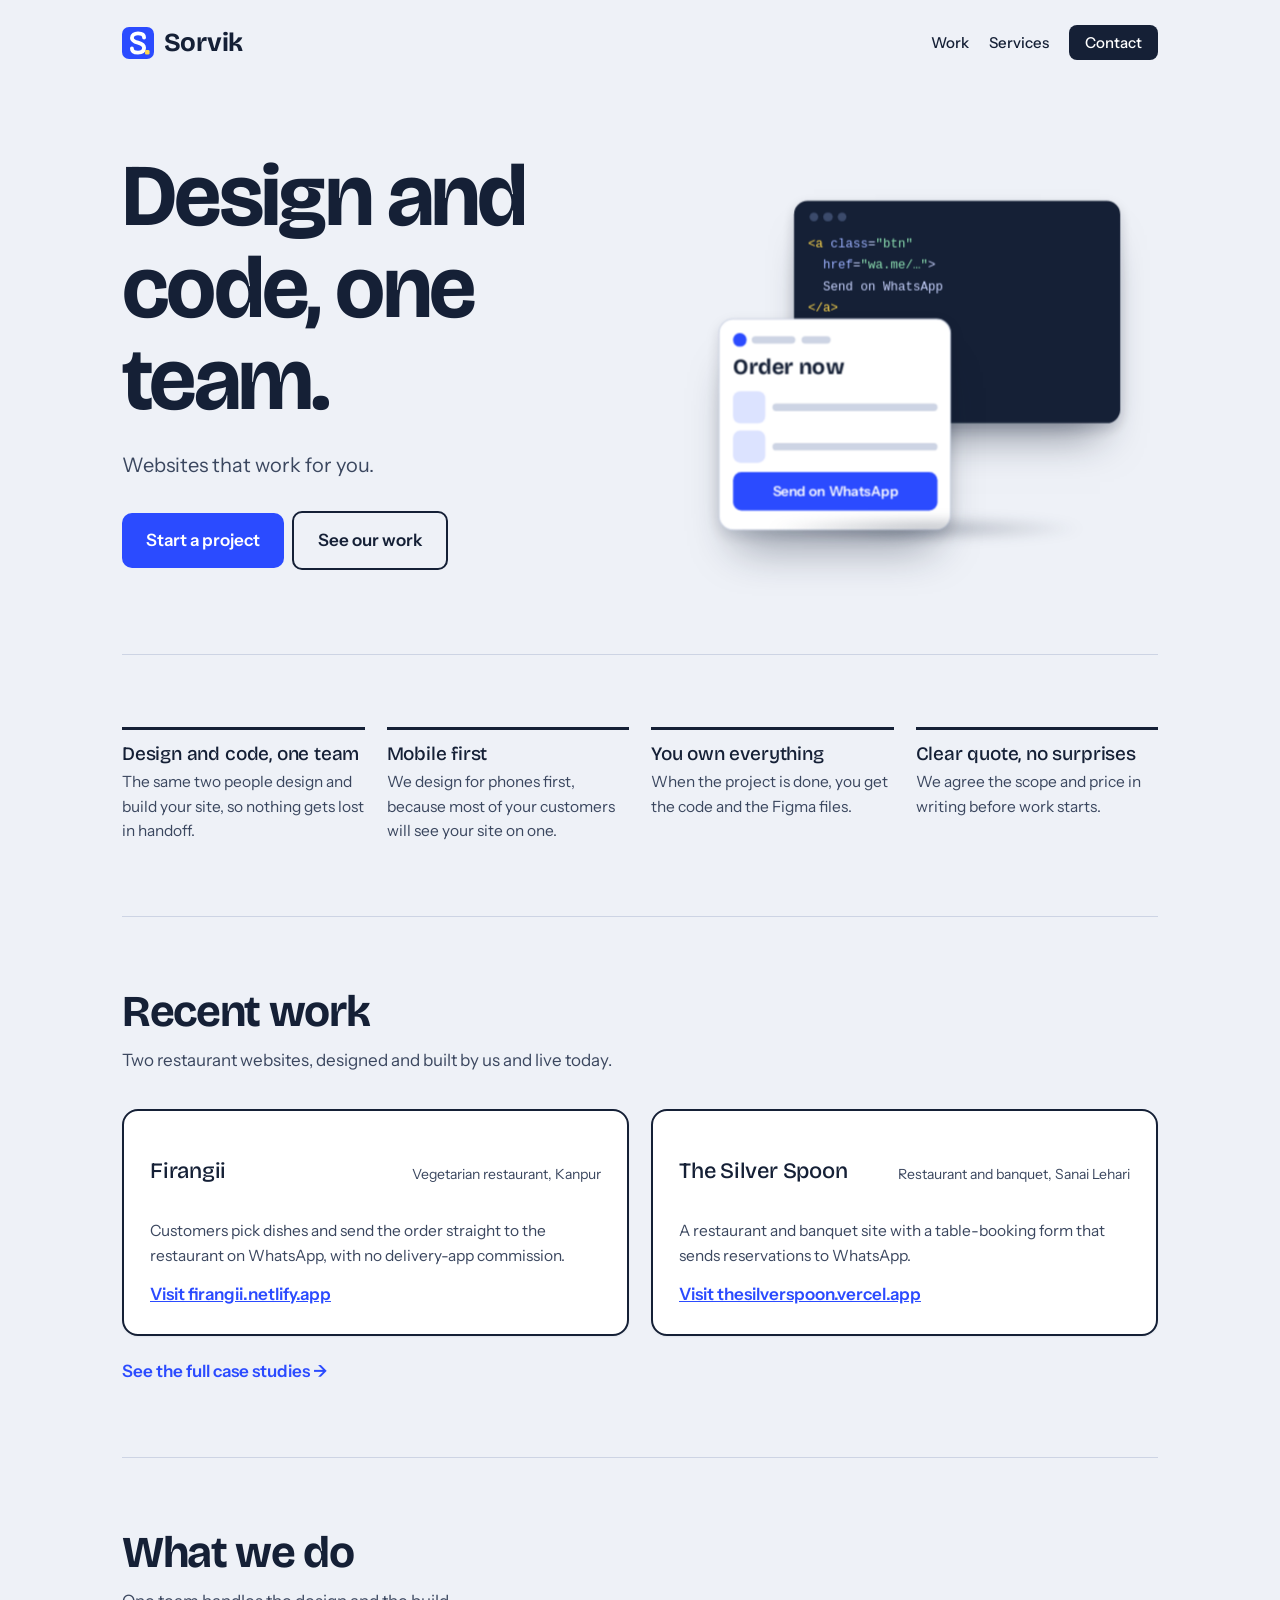
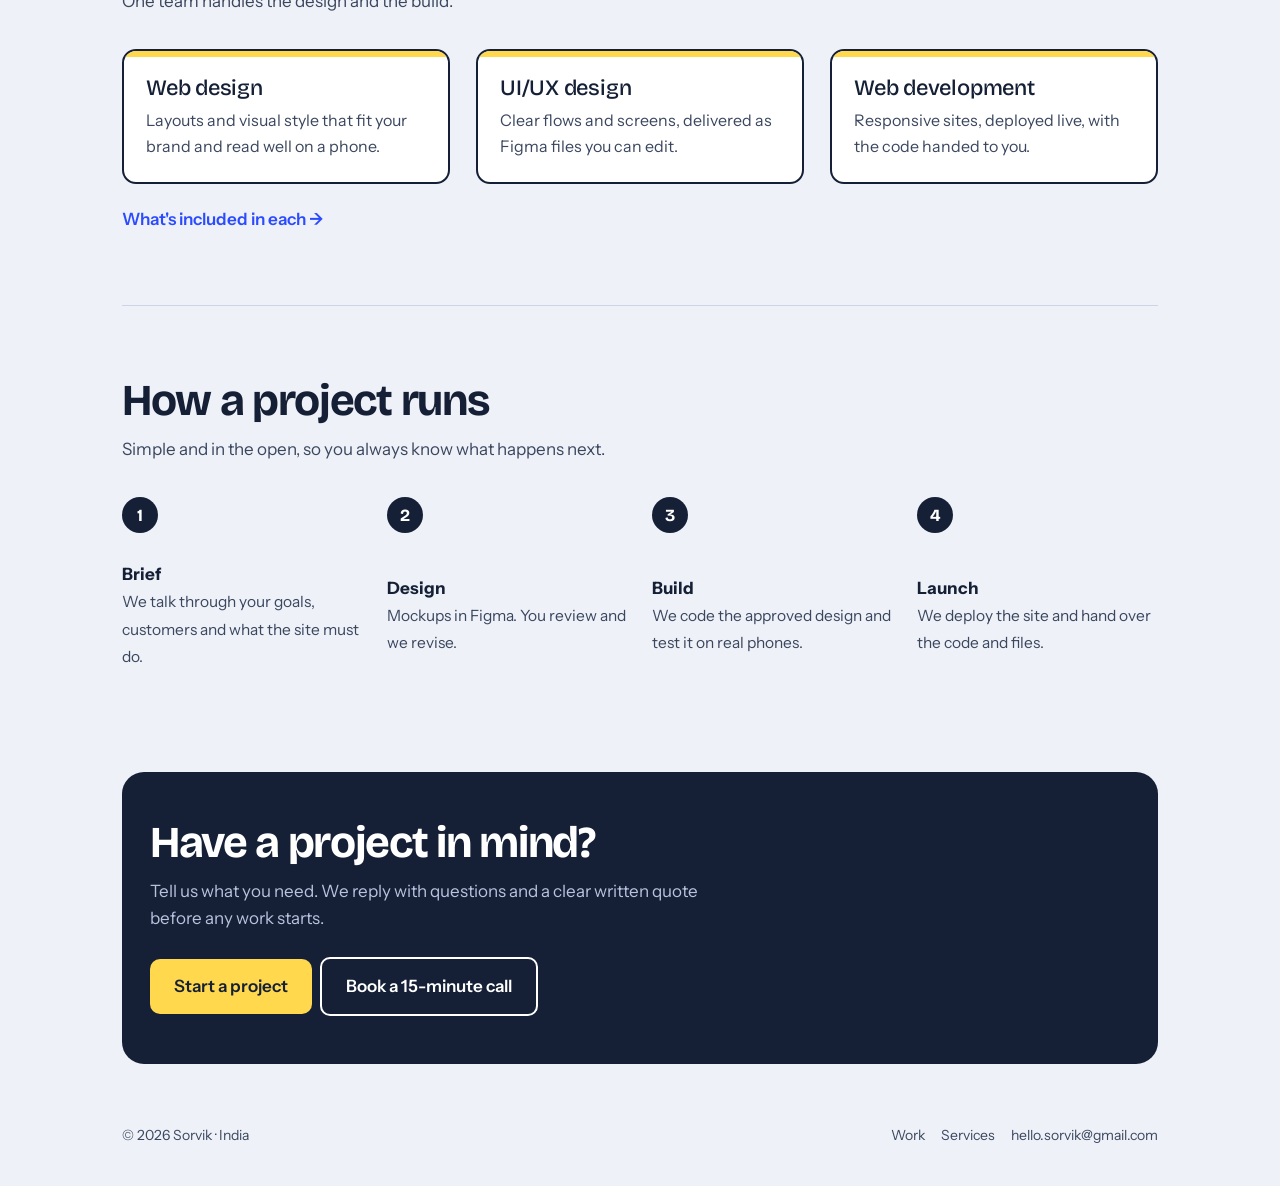
==== commit e879c34c: "Rename to Sorvik" ====
--- a/index.html
+++ b/index.html
@@ -3,18 +3,19 @@
 <head>
 <meta charset="utf-8">
 <meta name="viewport" content="width=device-width, initial-scale=1">
-<title>Nexor | Design and code, one team</title>
-<meta name="description" content="Nexor is a two-person web design and development studio. We take websites from Figma mockup to live deployed site.">
-<meta property="og:title" content="Nexor | Design and code, one team">
+<title>Sorvik | Design and code, one team</title>
+<meta name="description" content="Sorvik is a two-person web design and development studio. We take websites from Figma mockup to live deployed site.">
+<meta property="og:title" content="Sorvik | Design and code, one team">
 <meta property="og:description" content="Websites that work for you.">
 <link rel="preconnect" href="https://fonts.googleapis.com">
 <link rel="preconnect" href="https://fonts.gstatic.com" crossorigin>
 <link href="https://fonts.googleapis.com/css2?family=Bricolage+Grotesque:opsz,wght@12..96,500;12..96,700&family=Instrument+Sans:wght@400;500;600&display=swap" rel="stylesheet">
+<link rel="icon" href="favicon.svg" type="image/svg+xml">
 <link rel="stylesheet" href="styles.css">
 </head>
 <body>
 <div class="wrap">
-  <header><a class="logo" href="index.html">Nexor</a><nav><a href="work.html">Work</a><a href="services.html">Services</a><a href="contact.html" class="pill">Contact</a></nav></header>
+  <header><a class="logo" href="index.html"><img src="logo.svg" alt="" width="32" height="32">Sorvik</a><nav><a href="work.html">Work</a><a href="services.html">Services</a><a href="contact.html" class="pill">Contact</a></nav></header>
   <main>
 <div class="hero">
       <div>
@@ -65,9 +66,9 @@
       <p style="margin-top:22px"><a class="more" href="services.html">What's included in each →</a></p></section>
     <section><h2>How a project runs</h2><p class="lede">Simple and in the open, so you always know what happens next.</p>
       <ol class="steps row"><li><div><strong>Brief</strong><span>We talk through your goals, customers and what the site must do.</span></div></li><li><div><strong>Design</strong><span>Mockups in Figma. You review and we revise.</span></div></li><li><div><strong>Build</strong><span>We code the approved design and test it on real phones.</span></div></li><li><div><strong>Launch</strong><span>We deploy the site and hand over the code and files.</span></div></li></ol></section>
-    <section class="band"><h2>Have a project in mind?</h2><p>Tell us what you need. We reply with questions and a clear written quote before any work starts.</p><a class="btn" href="contact.html">Start a project</a><a class="btn ghost" href="https://cal.id/nexor" target="_blank" rel="noopener">Book a 15-minute call</a></section>
+    <section class="band"><h2>Have a project in mind?</h2><p>Tell us what you need. We reply with questions and a clear written quote before any work starts.</p><a class="btn" href="contact.html">Start a project</a><a class="btn ghost" href="https://cal.id/sorvik/project-brief?duration=15" target="_blank" rel="noopener">Book a 15-minute call</a></section>
   </main>
-  <footer><span>© 2026 Nexor · India</span><span><a href="work.html">Work</a><a href="services.html">Services</a><a href="mailto:nexordevstudio@gmail.com">nexordevstudio@gmail.com</a></span></footer>
+  <footer><span>© 2026 Sorvik · India</span><span><a href="work.html">Work</a><a href="services.html">Services</a><a href="mailto:hello.sorvik@gmail.com">hello.sorvik@gmail.com</a></span></footer>
 </div>
 <script src="app.js"></script>
 </body>
--- a/styles.css
+++ b/styles.css
@@ -12,7 +12,7 @@
 :focus-visible{outline:3px solid var(--blue);outline-offset:3px}
 .wrap{max-width:1080px;margin:0 auto;padding:0 22px}
 header{display:flex;justify-content:space-between;align-items:center;padding:22px 0}
-.logo{font-family:var(--display);font-weight:700;font-size:26px;text-decoration:none;letter-spacing:-.02em}
+.logo{display:inline-flex;align-items:center;gap:10px;font-family:var(--display);font-weight:700;font-size:26px;text-decoration:none;letter-spacing:-.02em}
 nav a{margin-left:20px;text-decoration:none;font-weight:500;font-size:15px}
 nav a:hover{color:var(--blue)}
 h1,h2,h3{font-family:var(--display);line-height:1.05;letter-spacing:-.03em}
